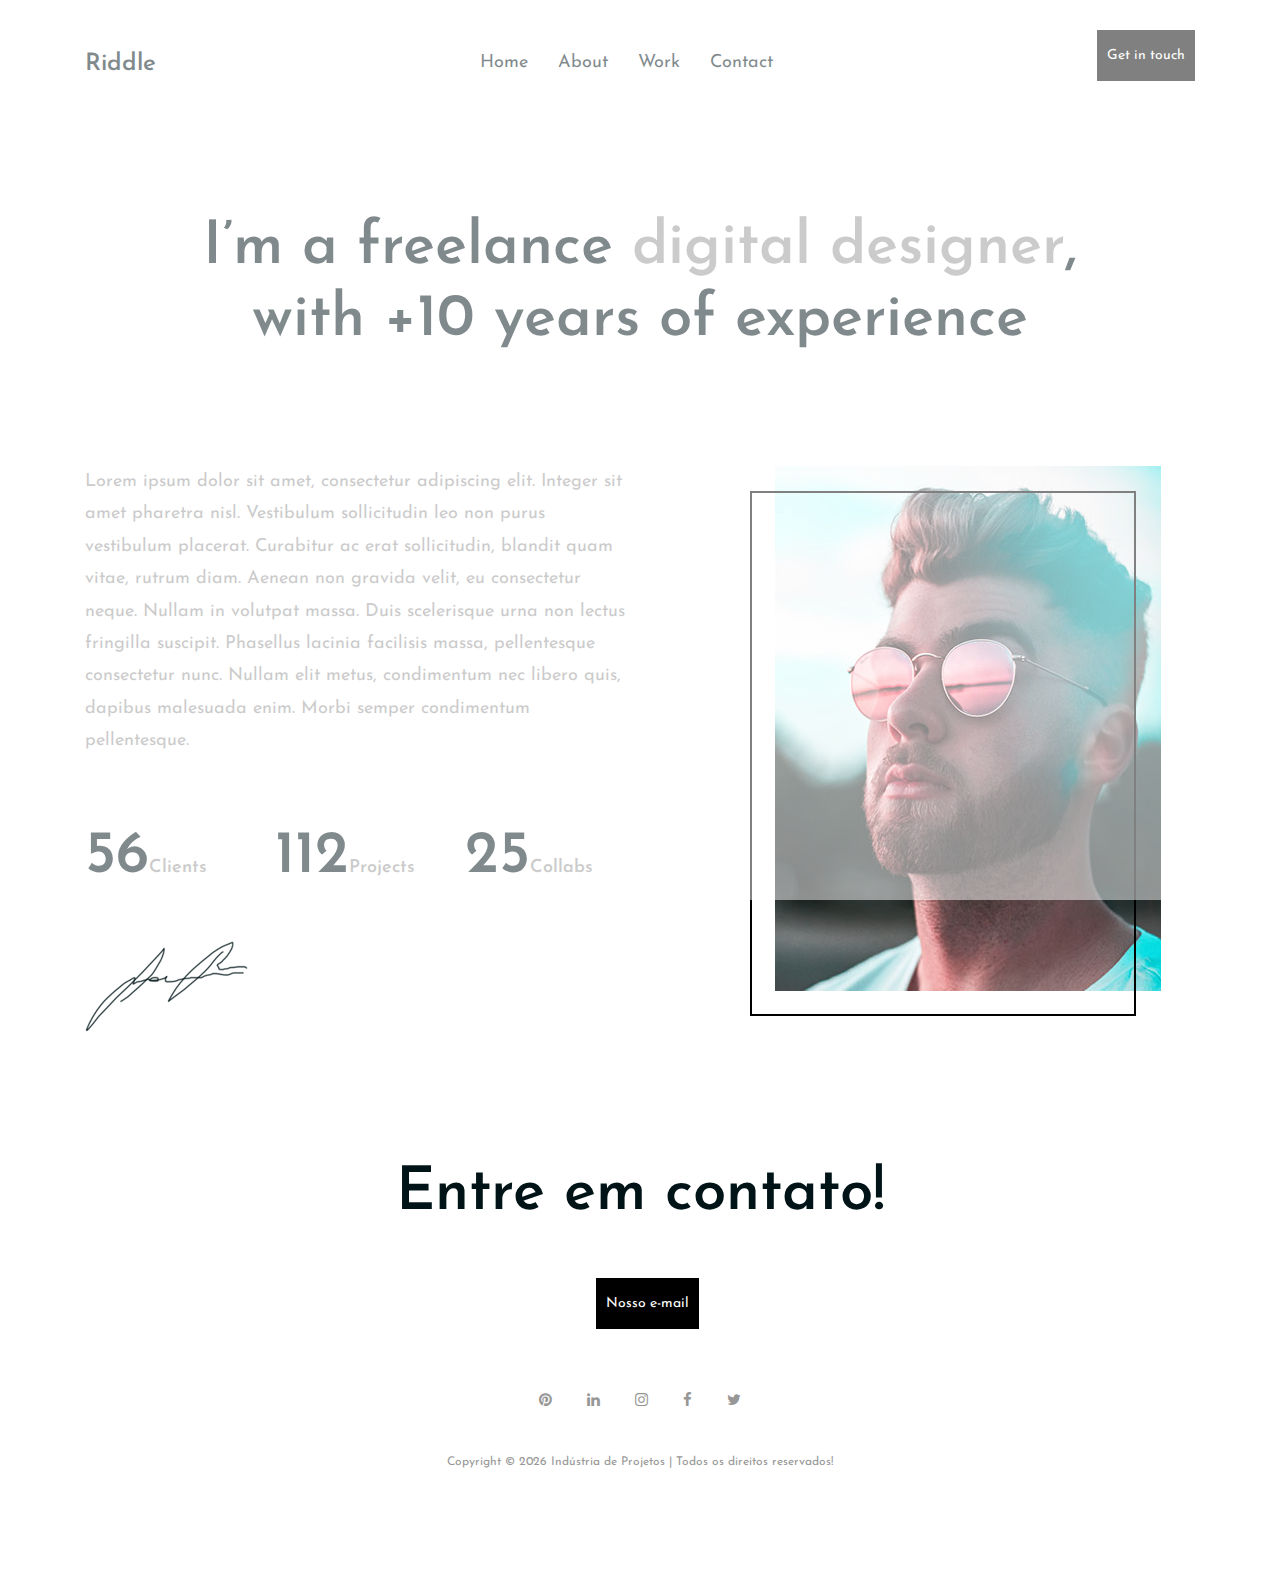
==== about.html @ d8327864 "primeira versão do website" ====
<!DOCTYPE html>
<html lang="en">
  <head>
    <title>Riddle - Portfolio Template</title>
    <meta charset="UTF-8" />
    <meta name="description" content="Riddle - Portfolio Template" />
    <meta
      name="keywords"
      content="portfolio, riddle, onepage, creative, html"
    />
    <meta name="viewport" content="width=device-width, initial-scale=1.0" />
    <!-- Favicon -->
    <link href="img/favicon.ico" rel="shortcut icon" />

    <!-- Google Fonts -->
    <link
      href="https://fonts.googleapis.com/css?family=Josefin+Sans:400,400i,600,600i,700"
      rel="stylesheet"
    />

    <!-- Stylesheets -->
    <link rel="stylesheet" href="css/bootstrap.min.css" />
    <link rel="stylesheet" href="css/font-awesome.min.css" />
    <link rel="stylesheet" href="css/style.css" />

    <!--[if lt IE 9]>
      <script src="https://oss.maxcdn.com/html5shiv/3.7.2/html5shiv.min.js"></script>
      <script src="https://oss.maxcdn.com/respond/1.4.2/respond.min.js"></script>
    <![endif]-->
  </head>
  <body>
    <!-- Page Preloder -->
    <div id="preloder">
      <div class="loader"></div>
    </div>

    <!-- header section start -->
    <header class="header-section">
      <div class="container">
        <div class="row">
          <div class="col-lg-4 col-md-3">
            <div class="logo">
              <h2 class="site-logo">Riddle</h2>
            </div>
          </div>
          <div class="col-lg-8 col-md-9">
            <a href="" class="site-btn header-btn">Get in touch</a>
            <nav class="main-menu">
              <ul>
                <li><a href="home.html">Home</a></li>
                <li><a href="about.html">About</a></li>
                <li><a href="home-2.html">Work</a></li>
                <li><a href="contact.html">Contact</a></li>
              </ul>
            </nav>
          </div>
        </div>
      </div>
      <div class="nav-switch">
        <i class="fa fa-bars"></i>
      </div>
    </header>
    <!-- header section end -->

    <!-- intro section start -->
    <section class="intro-section">
      <div class="container text-center">
        <div class="row">
          <div class="col-xl-10 offset-xl-1">
            <h2 class="section-title">
              I’m a freelance <span>digital designer</span>, with +10 years of
              experience
            </h2>
          </div>
        </div>
      </div>
    </section>
    <!-- intro section end -->

    <!-- page section start -->
    <section class="page-section">
      <div class="container">
        <div class="row">
          <div class="col-lg-6">
            <p>
              Lorem ipsum dolor sit amet, consectetur adipiscing elit. Integer
              sit amet pharetra nisl. Vestibulum sollicitudin leo non purus
              vestibulum placerat. Curabitur ac erat sollicitudin, blandit quam
              vitae, rutrum diam. Aenean non gravida velit, eu consectetur
              neque. Nullam in volutpat massa. Duis scelerisque urna non lectus
              fringilla suscipit. Phasellus lacinia facilisis massa,
              pellentesque consectetur nunc. Nullam elit metus, condimentum nec
              libero quis, dapibus malesuada enim. Morbi semper condimentum
              pellentesque.
            </p>
            <div class="row mt-5">
              <div class="col-md-4">
                <div class="milestone">
                  <h2>56<span>Clients</span></h2>
                </div>
              </div>
              <div class="col-md-4">
                <div class="milestone">
                  <h2>112<span>Projects</span></h2>
                </div>
              </div>
              <div class="col-md-4">
                <div class="milestone">
                  <h2>25<span>Collabs</span></h2>
                </div>
              </div>
            </div>
            <figure class="mt-5">
              <img src="img/sign.png" alt="" />
            </figure>
          </div>
          <div class="col-lg-5 offset-lg-1">
            <figure class="pic-frame">
              <img src="img/about.jpg" alt="" />
            </figure>
          </div>
        </div>
      </div>
    </section>
    <!-- page section end -->

    <!-- footer section start -->
    <footer class="footer-section text-center">
      <div class="container">
        <h2 class="section-title mb-5">Entre em contato!</h2>
        <a href="" class="site-btn">Nosso e-mail</a>
        <div class="social-links">
          <a href=""><span class="fa fa-pinterest"></span></a>
          <a href=""><span class="fa fa-linkedin"></span></a>
          <a href=""><span class="fa fa-instagram"></span></a>
          <a href=""><span class="fa fa-facebook"></span></a>
          <a href=""><span class="fa fa-twitter"></span></a>
        </div>
        <div class="copyright">
          <!-- Link back to Colorlib can't be removed. Template is licensed under CC BY 3.0. -->
          Copyright &copy;
          <script>
            document.write(new Date().getFullYear());
          </script>
          Indústria de Projetos | Todos os direitos reservados!
          <!-- Link back to Colorlib can't be removed. Template is licensed under CC BY 3.0. -->
        </div>
      </div>
    </footer>
    <!-- footer section end -->

    <!--====== Javascripts & Jquery ======-->
    <script src="js/jquery-2.1.4.min.js"></script>
    <script src="js/bootstrap.min.js"></script>
    <script src="js/mixitup.min.js"></script>
    <script src="js/magnific-popup.min.js"></script>
    <script src="js/main.js"></script>
  </body>
</html>
---- css/style.css ----
/* =================================
------------------------------------
  Riddle - Portfolio
  Version: 1.0
 ------------------------------------ 
 ====================================*/

/*----------------------------------------*/
/* Template default CSS
/*----------------------------------------*/

html,
body {
  height: 100%;
  font-family: "Josefin Sans", sans-serif;
}

h1,
h2,
h3,
h4,
h5,
h6 {
  color: #001418;
  margin: 0;
  font-weight: 600;
  font-family: "Josefin Sans", sans-serif;
}

p {
  font-size: 18px;
  color: #979797;
  line-height: 1.8;
}

img {
  max-width: 100%;
}

input:focus,
select:focus,
button:focus,
textarea:focus {
  outline: none;
}

a:hover,
a:focus {
  text-decoration: none;
  outline: none;
}

ul,
ol {
  padding: 0;
  margin: 0;
}

/*------------------------
  Helper css
--------------------------*/
.body-pad {
  padding: 0 40px;
}

.spad {
  padding: 100px 0;
}

.pt100 {
  padding-top: 100px;
}

.set-bg {
  background-repeat: no-repeat;
  background-size: cover;
}

.section-title {
  font-size: 60px;
}

.section-title span {
  color: #979797;
}

/*------------------------
  Common Elements
--------------------------*/
.element {
  margin-bottom: 100px;
}

.element:last-child {
  margin-bottom: 0;
}

/*=== Preloder ===*/
#preloder {
  position: fixed;
  width: 100%;
  height: 100%;
  top: 0;
  left: 0;
  z-index: 999999;
  background: #fff;
}

.loader {
  width: 30px;
  height: 30px;
  border: 3px solid #000;
  position: absolute;
  top: 50%;
  left: 50%;
  margin-top: -13px;
  margin-left: -13px;
  border-radius: 60px;
  border-left-color: transparent;
  animation: loader 0.8s linear infinite;
  -webkit-animation: loader 0.8s linear infinite;
}

@keyframes loader {
  0% {
    -webkit-transform: rotate(0deg);
    transform: rotate(0deg);
  }
  50% {
    -webkit-transform: rotate(180deg);
    transform: rotate(180deg);
  }
  100% {
    -webkit-transform: rotate(360deg);
    transform: rotate(360deg);
  }
}

@-webkit-keyframes loader {
  0% {
    -webkit-transform: rotate(0deg);
  }
  50% {
    -webkit-transform: rotate(180deg);
  }
  100% {
    -webkit-transform: rotate(360deg);
  }
}

/*=== Buttons ===*/
.site-btn {
  display: inline-block;
  font-size: 14px;
  min-width: 80px;
  text-align: center;
  padding: 15px 10px;
  position: relative;
  color: #fff;
  border: none;
  background-color: #000;
  margin-left: 15px;
  z-index: 1;
  transition: all ease-in-out 0.3s;
}

.site-btn:hover {
  background-color: teal;
}

.site-btn.btn-fade {
  background-color: #979797;
}

.site-btn.btn-line {
  background: none;
  border: 2px solid #000;
  color: #000;
  padding: 13px 10px;
}

.site-btn.btn-line:hover {
  color: #000;
}

.site-btn.btn-line-fade {
  background: none;
  border: 2px solid #979797;
  color: #979797;
  padding: 13px 10px;
}

.site-btn.btn-line-fade:hover {
  color: #979797;
}

.site-btn:hover {
  color: #fff;
}

/*===  Accordion  ===*/
.accordion-area .panel {
  margin-bottom: 30px;
}

.accordion-area .panel-header {
  background: #000;
  color: #fff;
  display: block;
  padding: 12px 50px;
  padding-left: 30px;
  font-size: 14px;
  font-weight: 600;
  position: relative;
  border: 2px solid #000;
  -webkit-transition: all 0.4s ease-out 0s;
  -o-transition: all 0.4s ease-out 0s;
  transition: all 0.4s ease-out 0s;
}

.accordion-area .panel-header.active {
  background: transparent;
  color: #000;
}

.accordion-area .panel-header.active .panel-link:after {
  content: "-";
  color: #000;
}

.accordion-area .panel-header.active .panel-link.collapsed:after {
  content: "+";
}

.accordion-area .panel-link {
  position: absolute;
  right: 0;
  top: 0;
  height: 100%;
  width: 50px;
  border: none;
  cursor: pointer;
  background: transparent;
}

.accordion-area .panel-body p {
  font-size: 14px;
  margin-bottom: 0;
  padding-top: 25px;
}

.accordion-area .panel-body {
  padding: 0 5px;
}

.accordion-area .panel-link:after {
  content: "+";
  position: absolute;
  left: 50%;
  font-size: 16px;
  font-weight: 700;
  top: 50%;
  color: #fff;
  line-height: 16px;
  margin-top: -8px;
  margin-left: -4px;
}

/*===  Tab  ===*/
.tab-element .nav-tabs {
  border-bottom: none;
  margin-bottom: 35px;
}

.tab-element .nav-tabs .nav-link {
  border: 2px solid #000;
  background: #000;
  border-radius: 0;
  margin-right: 10px;
  font-size: 14px;
  font-weight: 500;
  color: #222;
  padding: 15px 40px;
  min-width: 118px;
  font-size: 16px;
  color: #fff;
  margin-bottom: 10px;
}

.tab-element .nav-tabs .nav-item:last-child .nav-link {
  margin-right: 0;
}

.tab-element .nav-tabs .nav-link.active {
  background: transparent;
  color: #000;
}

.tab-element .tab-pane h4 {
  font-size: 18px;
  margin: 25px 0 20px;
}

.tab-element .tab-pane p {
  font-size: 14px;
}

.circle-progress {
  text-align: center;
  position: relative;
}

.circle-progress canvas {
  -webkit-transform: rotate(90deg);
  -ms-transform: rotate(90deg);
  transform: rotate(90deg);
}

.circle-progress .progress-info {
  position: absolute;
  width: 100%;
  top: 30%;
}

.circle-progress .progress-info h2 {
  font-size: 36px;
}

.circle-progress .progress-info p {
  color: #979797;
  font-size: 16px;
  line-height: normal;
}

/*===  Icon Box  ===*/
.icon-box {
  display: -webkit-box;
  display: -ms-flexbox;
  display: flex;
}

.icon-box .icon h2 {
  font-size: 60px;
}

.icon-box .icon-box-content {
  padding-left: 25px;
  padding-top: 10px;
}

.icon-box .icon-box-content h3 {
  font-size: 24px;
  margin-bottom: 25px;
}

/*------------------------
    Header Section
--------------------------*/
.header-section {
  padding-top: 30px;
  padding-bottom: 20px;
  position: relative;
}

.site-logo {
  font-size: 24px;
  padding-top: 20px;
}

.main-menu ul {
  list-style: none;
}

.main-menu ul li {
  display: inline;
}

.main-menu ul li a {
  display: inline-block;
  font-size: 18px;
  color: #001418;
  margin-left: 15px;
  margin-right: 10px;
  padding: 20px 0 5px;
}

.header-btn {
  float: right;
  margin-right: 0;
}

.nav-switch {
  display: none;
}

/*------------------------
    Intro Section
--------------------------*/
.intro-section {
  padding: 110px 0;
}

/*------------------------
    Portfolio Section
--------------------------*/
.portfolio-section {
  overflow: hidden;
}

.portfolio-filter {
  list-style: none;
  padding-bottom: 100px;
  text-align: center;
}

.portfolio-filter li {
  font-size: 16px;
  display: inline-block;
  margin-right: 30px;
  padding-bottom: 10px;
  color: #979797;
  cursor: pointer;
}

.portfolio-filter li.mixitup-control-active {
  color: #001418;
}

.portfolios-area .gallery-block {
  padding: 0;
}

.gallery-block {
  position: relative;
}

.portfolio-item {
  display: block;
  width: 100%;
  height: 200px;
  background-position: center center;
  position: relative;
  margin-bottom: 30px;
}

.portfolio-item .pi-inner {
  position: absolute;
  width: 100%;
  height: 100%;
  left: 0;
  top: 0;
  background: transparent;
  -webkit-transition: all 0.4s ease 0s;
  -o-transition: all 0.4s ease 0s;
  transition: all 0.4s ease 0s;
}

.portfolio-item .pi-inner h2 {
  opacity: 0;
  font-size: 30px;
  font-weight: 400;
  position: absolute;
  left: 50px;
  bottom: 50px;
  color: #fff;
  letter-spacing: 10px;
  -webkit-transition: all 0.3s ease 0s;
  -o-transition: all 0.3s ease 0s;
  transition: all 0.3s ease 0s;
}

.portfolio-item:hover .pi-inner {
  background: rgba(0, 20, 24, 0.8);
}

.portfolio-item:hover .pi-inner h2 {
  opacity: 1;
  letter-spacing: 0;
}

.portfolio-meta {
  padding-bottom: 45px;
}

.portfolio-meta h2 {
  font-size: 24px;
}

.portfolio-meta p {
  font-size: 14px;
  color: #a6a6a6;
  margin-bottom: 0;
}

.portfolio-intro {
  display: block;
}

.img-popup-warp .mfp-content {
  opacity: 0;
  -webkit-transform: scale(0.8);
  -ms-transform: scale(0.8);
  transform: scale(0.8);
  -webkit-transition: all 0.4s;
  -o-transition: all 0.4s;
  transition: all 0.4s;
}

.img-popup-warp.mfp-ready .mfp-content {
  opacity: 1;
  -webkit-transform: scale(1);
  -ms-transform: scale(1);
  transform: scale(1);
}

/*------------------------
    Footer Section
--------------------------*/
.footer-section {
  padding: 110px 0;
}

.footer-section .copyright {
  font-size: 12px;
  color: #979797;
}

.social-links {
  margin-top: 60px;
  margin-bottom: 40px;
}

.social-links a {
  color: #979797;
  font-size: 15px;
  margin-right: 30px;
}

.social-links a:last-child {
  margin-right: 0;
}

/*------------------------
    About Page
--------------------------*/
.pic-frame {
  position: relative;
  padding-left: 25px;
  padding-bottom: 25px;
  display: inline-block;
}

.pic-frame:after {
  position: absolute;
  content: "";
  width: calc(100% - 25px);
  height: calc(100% - 25px);
  bottom: 0;
  left: 0;
  border: 2px solid #000;
  z-index: 1;
}

.milestone {
  margin-top: 15px;
}

.milestone h2 {
  font-size: 60px;
}

.milestone h2 span {
  font-size: 18px;
  color: #979797;
}

/*------------------------
    Blog Page
--------------------------*/
.blog-item {
  margin-bottom: 70px;
}

.blog-item .read-more {
  color: #000;
  position: relative;
  display: inline-block;
  padding-bottom: 5px;
  line-height: 18px;
  font-size: 18px;
}

.blog-item .read-more:after {
  position: absolute;
  content: "";
  width: 100%;
  height: 2px;
  bottom: 0;
  left: 0;
  background: #000;
}

.thumb {
  margin-bottom: 30px;
}

.blog-content h2 {
  font-size: 24px;
  margin-bottom: 15px;
}

.blog-content .blog-meta {
  font-size: 13px;
  color: #979797;
  margin-bottom: 30px;
}

.blog-content p {
  margin-bottom: 30px;
}

/*------------------------
    Contact Page
--------------------------*/
.contect-tect {
  text-align: center;
  margin-bottom: 70px;
}

.contect-tect h2 {
  font-size: 24px;
  margin-bottom: 30px;
}

.contect-tect p {
  font-size: 17px;
}

.contact-form {
  display: block;
  width: 100%;
}

.contact-form input {
  padding-left: 25px;
  height: 60px;
  width: 100%;
  border: none;
  border-bottom: 2px solid #000;
  margin-bottom: 30px;
  font-size: 12px;
}

.contact-form textarea {
  padding-left: 25px;
  height: 200px;
  width: 100%;
  border: none;
  border-bottom: 2px solid #000;
  margin-bottom: 30px;
  font-size: 12px;
}

.contact-form ::-webkit-input-placeholder {
  font-style: italic;
}

.contact-form :-ms-input-placeholder {
  font-style: italic;
}

.contact-form ::-ms-input-placeholder {
  font-style: italic;
}

.contact-form ::placeholder {
  font-style: italic;
}

/* ===========================
  Responsive
==============================*/
@media only screen and (max-width: 1448px) {
  .home-2.container {
    width: auto;
  }
}

/* Tablet :768px. */
@media only screen and (min-width: 768px) and (max-width: 991px) {
  .body-pad {
    padding: 0 30px;
  }
}

/* Large Mobile :480px. */
@media only screen and (max-width: 767px) {
  .body-pad {
    padding: 0 15px;
  }
  .main-menu {
    position: absolute;
    background: #efefef;
    width: 100%;
    z-index: 999;
    left: 0;
    top: 30px;
    padding-top: 15px;
    display: none;
  }
  .main-menu ul li a {
    padding: 10px 15px;
    border-bottom: 1px solid #ddd;
    display: block;
  }
  .main-menu ul li {
    display: block;
  }
  .main-menu ul li:last-child a {
    border-bottom: none;
  }
  .home-2 {
    text-align: left;
  }
  .home-2 .main-menu {
    top: 99px;
  }
  .nav-switch {
    position: absolute;
    right: 25px;
    font-size: 30px;
    color: #333;
    top: 35px;
    display: block;
  }
  .header-btn {
    display: none;
  }
  .section-title {
    font-size: 45px;
  }
  .portfolio-filter {
    text-align: center;
  }
}

/* small Mobile :320px. */
@media only screen and (max-width: 479px) {
  .section-title {
    font-size: 30px;
  }
}
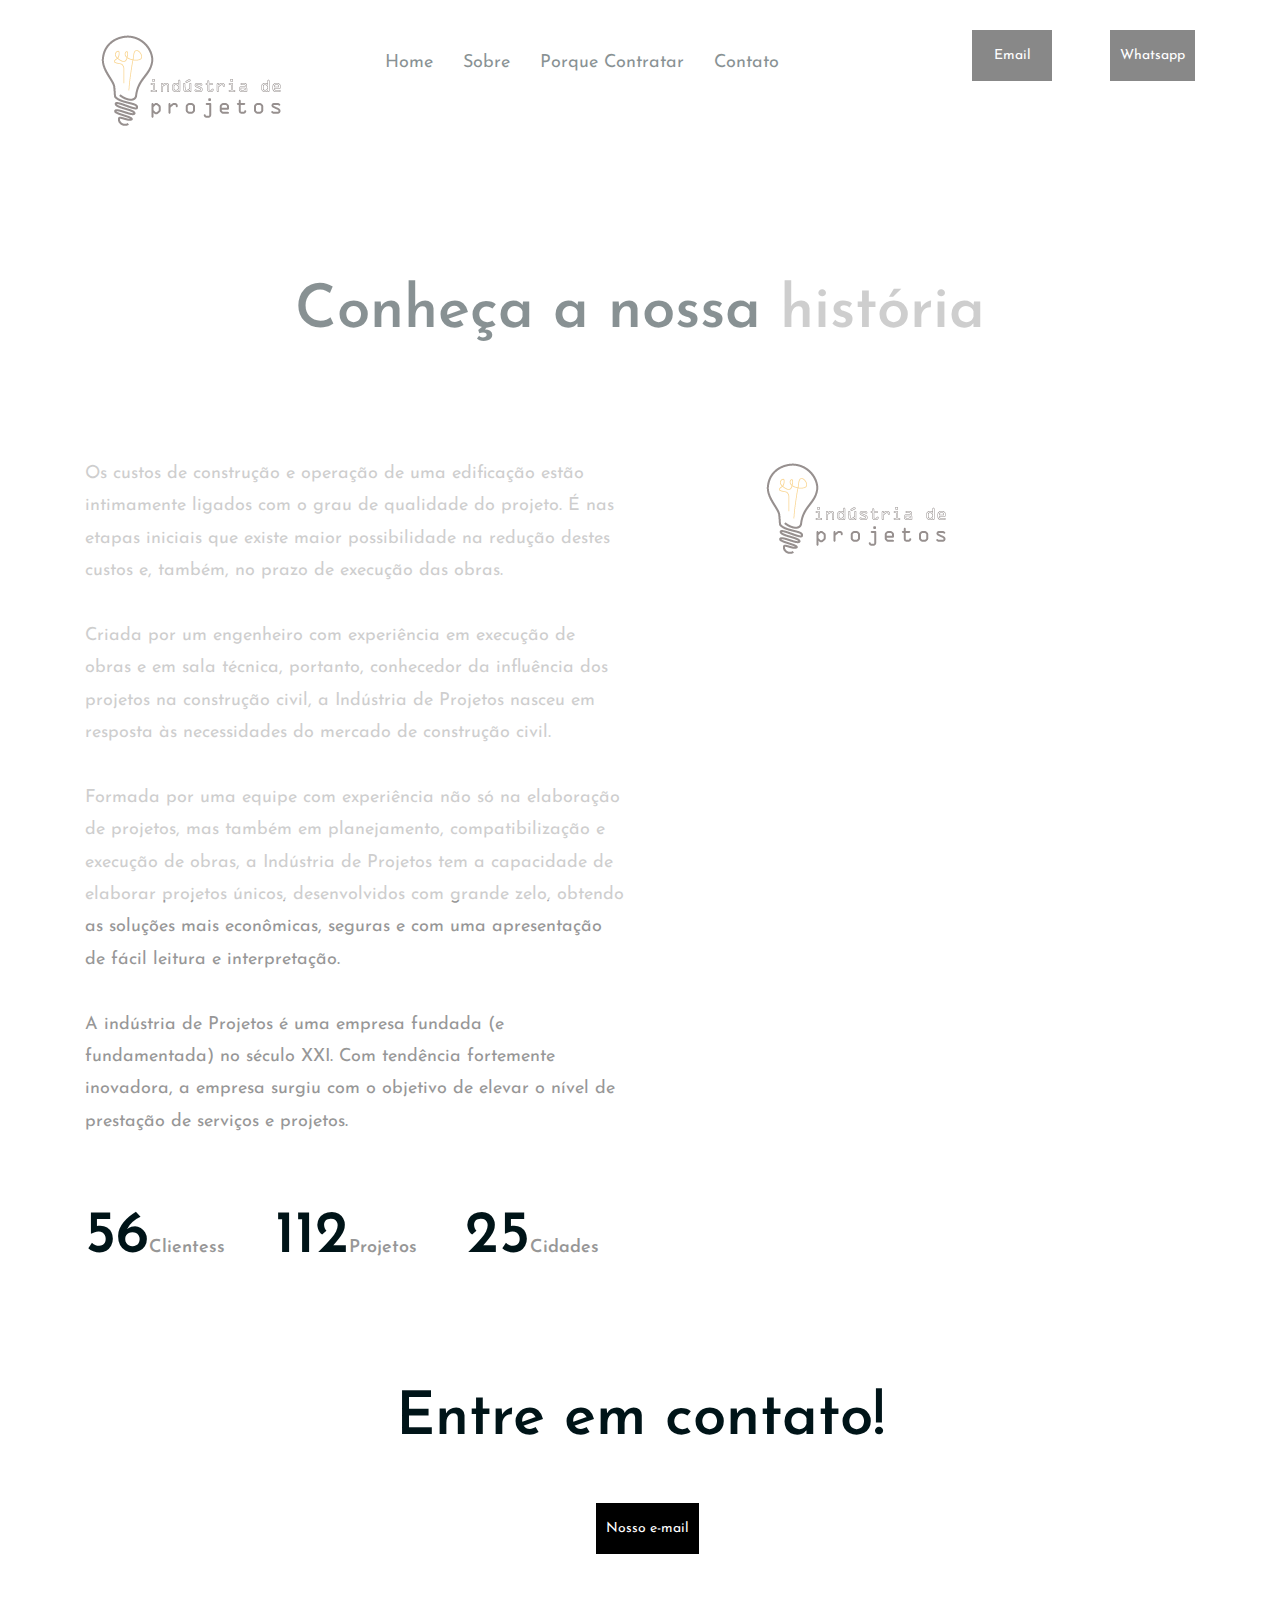
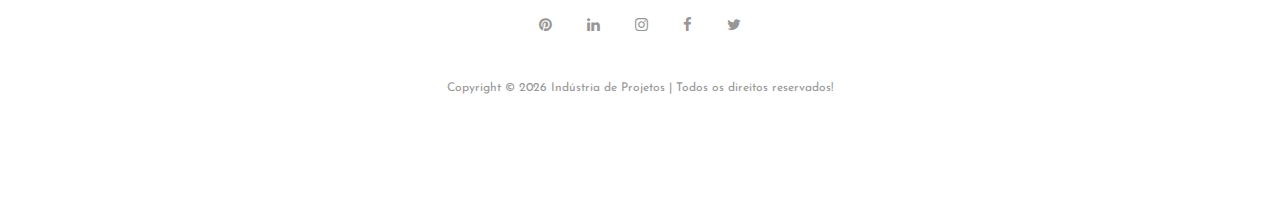
==== commit 7235a8d3: "ajustes no site" ====
--- a/about.html
+++ b/about.html
@@ -1,7 +1,7 @@
 <!DOCTYPE html>
 <html lang="en">
   <head>
-    <title>Riddle - Portfolio Template</title>
+    <title>Indústria de Projetos</title>
     <meta charset="UTF-8" />
     <meta name="description" content="Riddle - Portfolio Template" />
     <meta
@@ -29,48 +29,87 @@
     <![endif]-->
   </head>
   <body>
-    <!-- Page Preloder -->
-    <div id="preloder">
-      <div class="loader"></div>
-    </div>
-
-    <!-- header section start -->
-    <header class="header-section">
-      <div class="container">
-        <div class="row">
-          <div class="col-lg-4 col-md-3">
-            <div class="logo">
-              <h2 class="site-logo">Riddle</h2>
+    <head>
+      <title>Indústria de Projetos</title>
+      <meta charset="UTF-8" />
+      <meta name="description" content="Riddle - Portfolio Template" />
+      <meta
+        name="keywords"
+        content="portfolio, riddle, onepage, creative, html"
+      />
+      <meta name="viewport" content="width=device-width, initial-scale=1.0" />
+      <!-- Favicon -->
+      <link href="img/favicon.ico" rel="shortcut icon" />
+  
+      <!-- Google Fonts -->
+      <link
+        href="https://fonts.googleapis.com/css?family=Josefin+Sans:400,400i,600,600i,700"
+        rel="stylesheet"
+      />
+  
+      <!-- Stylesheets -->
+      <link rel="stylesheet" href="css/bootstrap.min.css" />
+      <link rel="stylesheet" href="css/font-awesome.min.css" />
+      <link rel="stylesheet" href="css/magnific-popup.css" />
+      <link rel="stylesheet" href="css/style.css" />
+  
+      <!--[if lt IE 9]>
+        <script src="https://oss.maxcdn.com/html5shiv/3.7.2/html5shiv.min.js"></script>
+        <script src="https://oss.maxcdn.com/respond/1.4.2/respond.min.js"></script>
+      <![endif]-->
+    </head>
+    <body>
+      <!-- Page Preloder -->
+      <div id="preloder">
+        <div class="loader"></div>
+      </div>
+  
+      <!-- header section start -->
+      <header class="header-section">
+        <div class="container">
+          <div class="row">
+            <div class="col-md-3">
+              <figure>
+                <img src="img/logo-industriadeprojetos.png" alt="Logo" />
+              </figure>
             </div>
-          </div>
-          <div class="col-lg-8 col-md-9">
-            <a href="" class="site-btn header-btn">Get in touch</a>
-            <nav class="main-menu">
-              <ul>
-                <li><a href="home.html">Home</a></li>
-                <li><a href="about.html">About</a></li>
-                <li><a href="home-2.html">Work</a></li>
-                <li><a href="contact.html">Contact</a></li>
-              </ul>
-            </nav>
-          </div>
-        </div>
-      </div>
-      <div class="nav-switch">
-        <i class="fa fa-bars"></i>
-      </div>
-    </header>
-    <!-- header section end -->
-
+            <div class="col-md-9">
+              <div class="row">
+                <div class="col-md-8">
+                  <nav class="main-menu">
+                    <ul>
+                      <li><a href="home.html">Home</a></li>
+                      <li><a href="about.html">Sobre</a></li>
+                      <li><a href="home-2.html">Porque Contratar</a></li>
+                      <li><a href="contact.html">Contato</a></li>
+                    </ul>
+                  </nav>
+                </div>
+                <div class="col-md-4">
+                  <div class="row">
+                    <div class="col-sm-6">
+                      <a href="" class="site-btn header-btn">Email</a>
+                    </div>
+                    <div class="col-sm-6">
+                      <a href="" class="site-btn header-btn">Whatsapp</a>
+                    </div>
+                  </div>
+                </div>
+              </div>
+            </div>
+          </div>
+        </div>
+        <div class="nav-switch">
+          <i class="fa fa-bars"></i>
+        </div>
+      </header>
+      <!-- header section end -->
     <!-- intro section start -->
     <section class="intro-section">
       <div class="container text-center">
         <div class="row">
           <div class="col-xl-10 offset-xl-1">
-            <h2 class="section-title">
-              I’m a freelance <span>digital designer</span>, with +10 years of
-              experience
-            </h2>
+            <h2 class="section-title">Conheça a nossa <span>história</span></h2>
           </div>
         </div>
       </div>
@@ -83,40 +122,52 @@
         <div class="row">
           <div class="col-lg-6">
             <p>
-              Lorem ipsum dolor sit amet, consectetur adipiscing elit. Integer
-              sit amet pharetra nisl. Vestibulum sollicitudin leo non purus
-              vestibulum placerat. Curabitur ac erat sollicitudin, blandit quam
-              vitae, rutrum diam. Aenean non gravida velit, eu consectetur
-              neque. Nullam in volutpat massa. Duis scelerisque urna non lectus
-              fringilla suscipit. Phasellus lacinia facilisis massa,
-              pellentesque consectetur nunc. Nullam elit metus, condimentum nec
-              libero quis, dapibus malesuada enim. Morbi semper condimentum
-              pellentesque.
+              Os custos de construção e operação de uma edificação estão
+              intimamente ligados com o grau de qualidade do projeto. É nas
+              etapas iniciais que existe maior possibilidade na redução destes
+              custos e, também, no prazo de execução das obras.
+              <br />
+              <br />
+              Criada por um engenheiro com experiência em execução de obras e em
+              sala técnica, portanto, conhecedor da influência dos projetos na
+              construção civil, a Indústria de Projetos nasceu em resposta às
+              necessidades do mercado de construção civil.
+              <br />
+              <br />
+              Formada por uma equipe com experiência não só na elaboração de
+              projetos, mas também em planejamento, compatibilização e execução
+              de obras, a Indústria de Projetos tem a capacidade de elaborar
+              projetos únicos, desenvolvidos com grande zelo, obtendo as
+              soluções mais econômicas, seguras e com uma apresentação de fácil
+              leitura e interpretação.
+              <br />
+              <br />
+              A indústria de Projetos é uma empresa fundada (e fundamentada) no
+              século XXI. Com tendência fortemente inovadora, a empresa surgiu
+              com o objetivo de elevar o nível de prestação de serviços e
+              projetos.
             </p>
             <div class="row mt-5">
               <div class="col-md-4">
                 <div class="milestone">
-                  <h2>56<span>Clients</span></h2>
+                  <h2>56<span>Clientess</span></h2>
                 </div>
               </div>
               <div class="col-md-4">
                 <div class="milestone">
-                  <h2>112<span>Projects</span></h2>
+                  <h2>112<span>Projetos</span></h2>
                 </div>
               </div>
               <div class="col-md-4">
                 <div class="milestone">
-                  <h2>25<span>Collabs</span></h2>
+                  <h2>25<span>Cidades</span></h2>
                 </div>
               </div>
             </div>
-            <figure class="mt-5">
-              <img src="img/sign.png" alt="" />
-            </figure>
           </div>
           <div class="col-lg-5 offset-lg-1">
-            <figure class="pic-frame">
-              <img src="img/about.jpg" alt="" />
+            <figure>
+              <img src="img/logo-industriadeprojetos.png" alt="Logo" />
             </figure>
           </div>
         </div>
@@ -124,8 +175,8 @@
     </section>
     <!-- page section end -->
 
-    <!-- footer section start -->
-    <footer class="footer-section text-center">
+     <!-- footer section start -->
+     <footer class="footer-section text-center">
       <div class="container">
         <h2 class="section-title mb-5">Entre em contato!</h2>
         <a href="" class="site-btn">Nosso e-mail</a>
